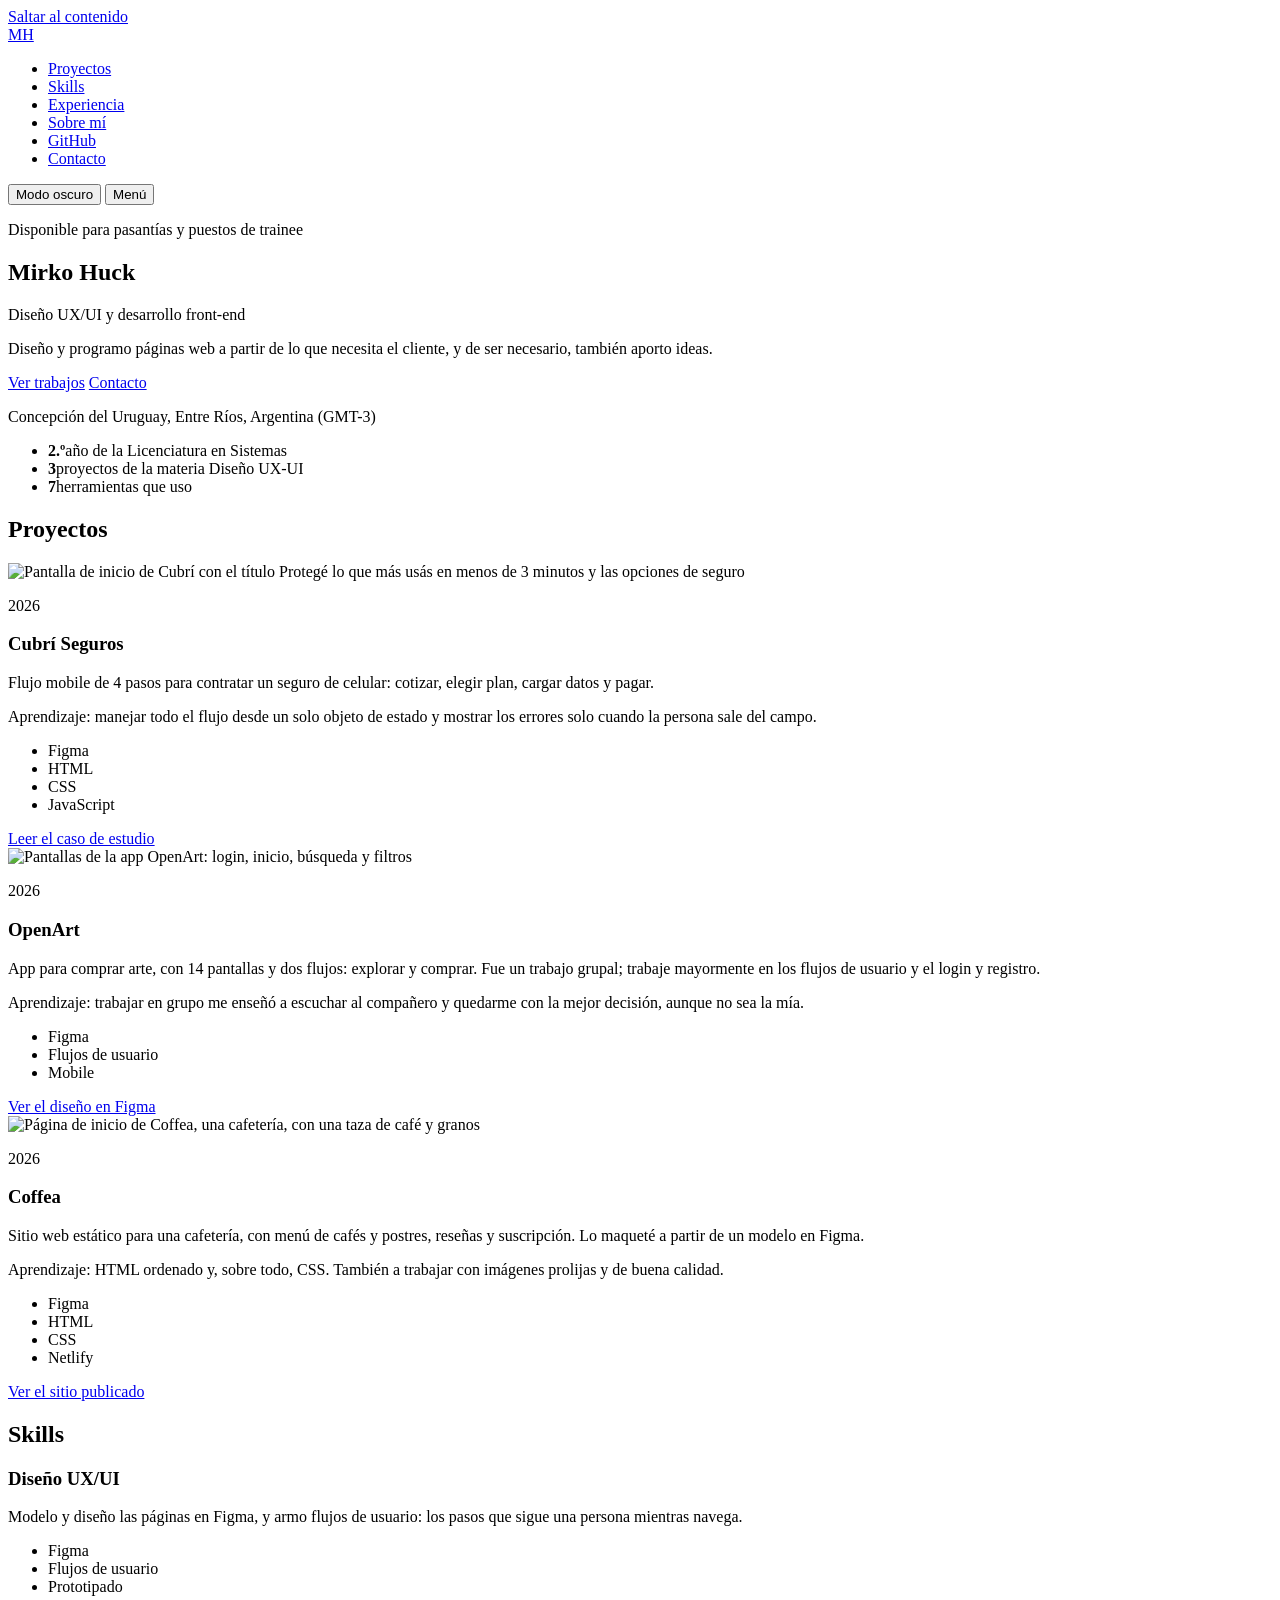
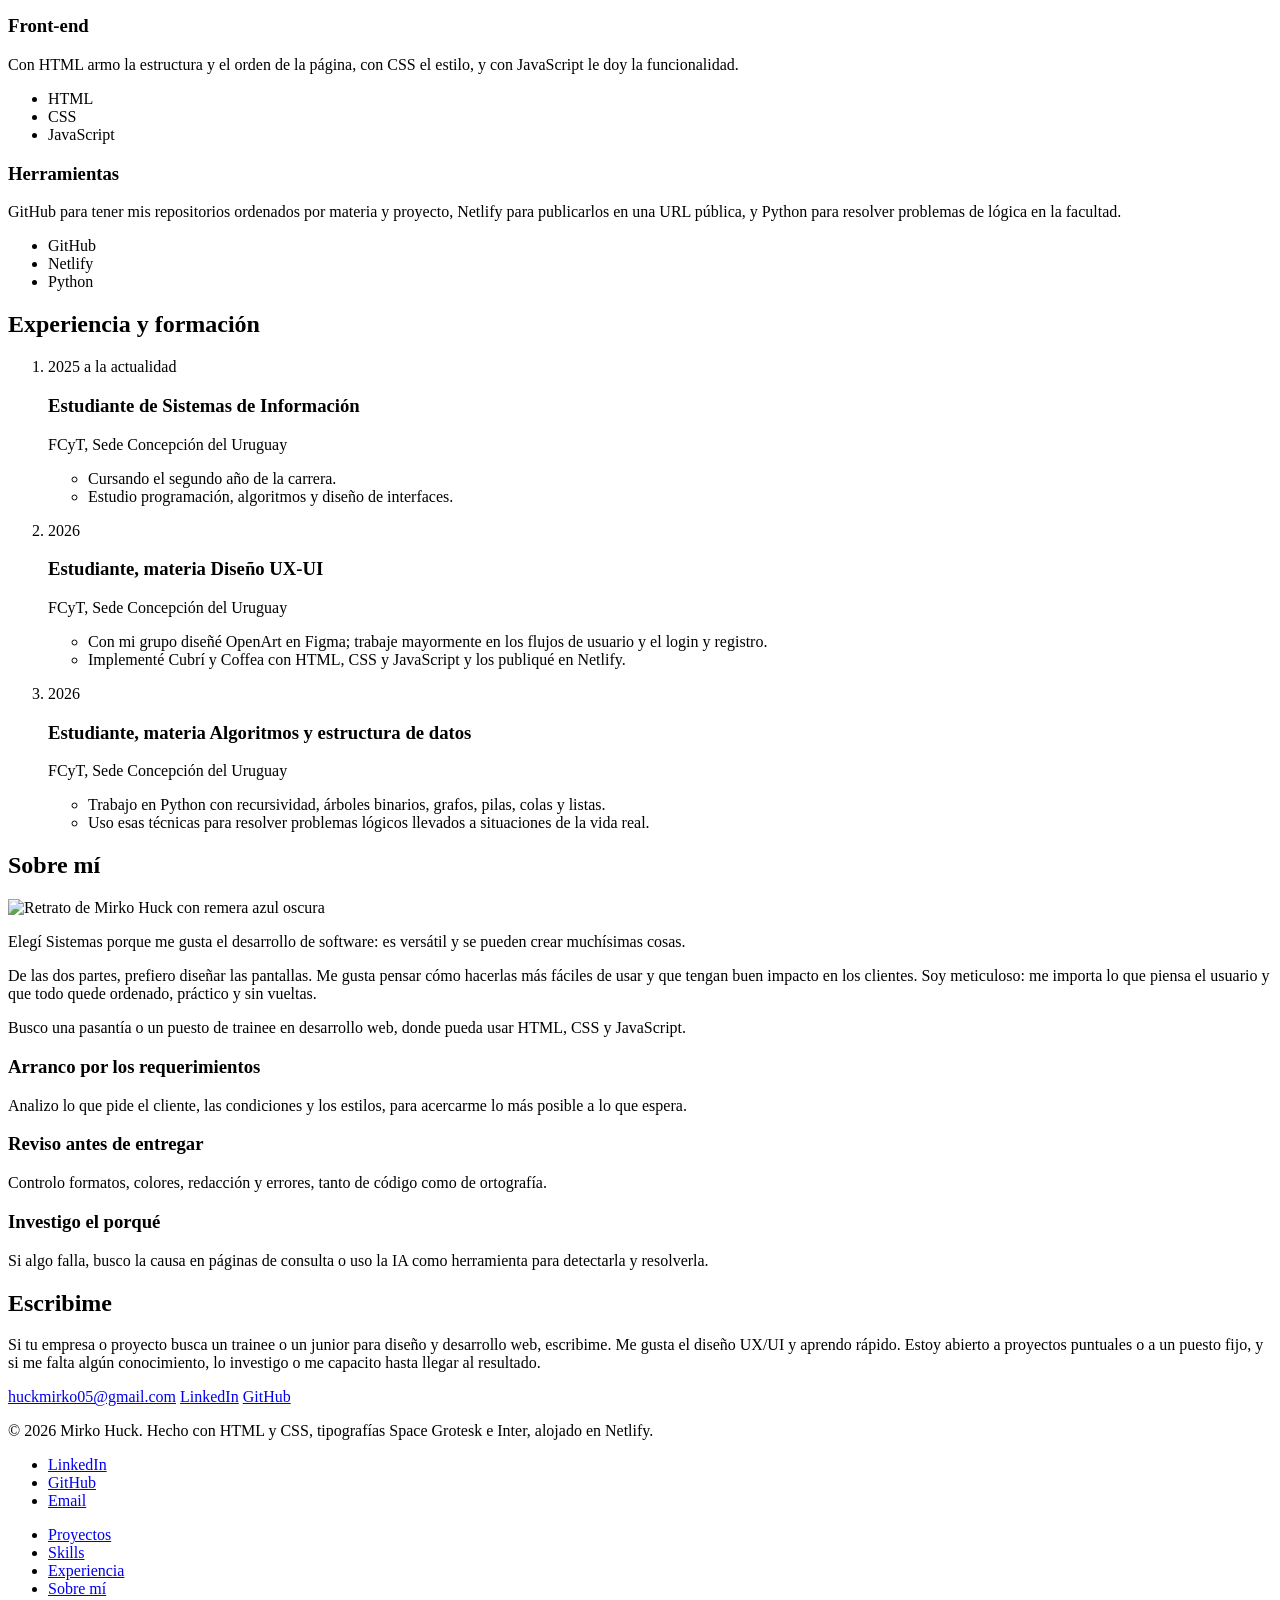
==== index.html @ 62191319 "Agrega estructura semántica de la página principal" ====
<!DOCTYPE html>
<html lang="es">
<head>
  <meta charset="UTF-8">
  <meta name="viewport" content="width=device-width, initial-scale=1">
  <title>Mirko Huck | Diseño UX/UI y desarrollo front-end</title>
  <meta name="description" content="Portfolio de Mirko Huck, estudiante de Sistemas en Concepción del Uruguay. Diseño en Figma y desarrollo front-end con HTML, CSS y JavaScript.">
  <meta property="og:title" content="Mirko Huck | Diseño UX/UI y desarrollo front-end">
  <meta property="og:description" content="Diseño y desarrollo páginas web. Mirá mis proyectos y mi caso de estudio.">
  <meta property="og:type" content="website">
  <meta property="og:image" content="https://TU-NOMBRE-REAL.netlify.app/images/foto.webp">
  <meta property="og:url" content="https://TU-NOMBRE-REAL.netlify.app/">
  <meta name="theme-color" content="#F4F4F5">
  <link rel="icon" href="data:image/svg+xml,%3Csvg xmlns='http://www.w3.org/2000/svg' viewBox='0 0 32 32'%3E%3Crect width='32' height='32' rx='8' fill='%230F766E'/%3E%3Ctext x='16' y='22' font-size='16' font-family='sans-serif' font-weight='700' text-anchor='middle' fill='white'%3EMH%3C/text%3E%3C/svg%3E">
  <link rel="preconnect" href="https://fonts.googleapis.com">
  <link rel="preconnect" href="https://fonts.gstatic.com" crossorigin>
  <link href="https://fonts.googleapis.com/css2?family=Inter:wght@400;500;600&family=Space+Grotesk:wght@500;700&display=swap" rel="stylesheet">
  <link rel="stylesheet" href="styles.css">
  <script src="theme.js"></script>
</head>
<body>
  <a class="skip" href="#main">Saltar al contenido</a>

  <header class="site-header">
    <div class="container">
      <a class="logo" href="#inicio" aria-label="Mirko Huck, ir al inicio">MH</a>
      <nav class="nav" id="menu" aria-label="Principal">
        <ul>
          <li><a href="#projects">Proyectos</a></li>
          <li><a href="#skills">Skills</a></li>
          <li><a href="#experience">Experiencia</a></li>
          <li><a href="#about">Sobre mí</a></li>
          <li><a href="https://github.com/Mirko-AI18" target="_blank" rel="noopener noreferrer">GitHub</a></li>
          <li><a class="btn btn-primary" href="#contact">Contacto</a></li>
        </ul>
      </nav>
      <div class="header-actions">
        <button class="theme-toggle" aria-pressed="false">Modo oscuro</button>
        <button class="menu-toggle" aria-expanded="false" aria-controls="menu">Menú</button>
      </div>
    </div>
  </header>

  <main id="main">
    <section class="hero" id="inicio">
      <div class="container">
        <p class="badge">Disponible para pasantías y puestos de trainee</p>
        <h1>Mirko Huck</h1>
        <p class="role">Diseño UX/UI y desarrollo front-end</p>
        <p class="lead">Diseño y programo páginas web a partir de lo que necesita el cliente, y de ser necesario, también aporto ideas.</p>
        <div class="actions">
          <a class="btn btn-primary" href="#projects">Ver trabajos</a>
          <a class="btn btn-secondary" href="#contact">Contacto</a>
        </div>
        <p class="location">Concepción del Uruguay, Entre Ríos, Argentina (GMT-3)</p>
      </div>
    </section>

    <section class="alt" aria-label="Datos destacados">
      <div class="container">
        <ul class="metrics">
          <li><strong>2.º</strong>año de la Licenciatura en Sistemas</li>
          <li><strong>3</strong>proyectos de la materia Diseño UX-UI</li>
          <li><strong>7</strong>herramientas que uso</li>
        </ul>
      </div>
    </section>

    <section id="projects">
      <div class="container">
        <h2>Proyectos</h2>
        <div class="grid grid-3">
          <article class="card project">
            <img src="images/cubri.webp" alt="Pantalla de inicio de Cubrí con el título Protegé lo que más usás en menos de 3 minutos y las opciones de seguro" width="800" height="500" loading="lazy">
            <div class="body">
              <p class="year">2026</p>
              <h3>Cubrí Seguros</h3>
              <p>Flujo mobile de 4 pasos para contratar un seguro de celular: cotizar, elegir plan, cargar datos y pagar.</p>
              <p class="result">Aprendizaje: manejar todo el flujo desde un solo objeto de estado y mostrar los errores solo cuando la persona sale del campo.</p>
              <ul class="tags"><li>Figma</li><li>HTML</li><li>CSS</li><li>JavaScript</li></ul>
              <a class="link" href="caso-cubri.html">Leer el caso de estudio</a>
            </div>
          </article>
          <article class="card project">
            <img src="images/openart.webp" alt="Pantallas de la app OpenArt: login, inicio, búsqueda y filtros" width="800" height="500" loading="lazy">
            <div class="body">
              <p class="year">2026</p>
              <h3>OpenArt</h3>
              <p>App para comprar arte, con 14 pantallas y dos flujos: explorar y comprar. Fue un trabajo grupal; trabaje mayormente en los flujos de usuario y el login y registro.</p>
              <p class="result">Aprendizaje: trabajar en grupo me enseñó a escuchar al compañero y quedarme con la mejor decisión, aunque no sea la mía.</p>
              <ul class="tags"><li>Figma</li><li>Flujos de usuario</li><li>Mobile</li></ul>
              <a class="link" href="https://www.figma.com/design/ICCTOtfSgRfS7etLTUQbFG/prorotipardonft?node-id=0-1&amp;t=P1Rv1XJ8B97Lwtk8-1" target="_blank" rel="noopener noreferrer">Ver el diseño en Figma</a>
            </div>
          </article>
          <article class="card project">
            <img src="images/coffea.webp" alt="Página de inicio de Coffea, una cafetería, con una taza de café y granos" width="800" height="500" loading="lazy">
            <div class="body">
              <p class="year">2026</p>
              <h3>Coffea</h3>
              <p>Sitio web estático para una cafetería, con menú de cafés y postres, reseñas y suscripción. Lo maqueté a partir de un modelo en Figma.</p>
              <p class="result">Aprendizaje: HTML ordenado y, sobre todo, CSS. También a trabajar con imágenes prolijas y de buena calidad.</p>
              <ul class="tags"><li>Figma</li><li>HTML</li><li>CSS</li><li>Netlify</li></ul>
              <a class="link" href="https://curious-torrone-17f71f.netlify.app/" target="_blank" rel="noopener noreferrer">Ver el sitio publicado</a>
            </div>
          </article>
        </div>
      </div>
    </section>

    <section class="alt" id="skills">
      <div class="container">
        <h2>Skills</h2>
        <div class="grid grid-3">
          <article class="card">
            <h3>Diseño UX/UI</h3>
            <p>Modelo y diseño las páginas en Figma, y armo flujos de usuario: los pasos que sigue una persona mientras navega.</p>
            <ul class="tags"><li>Figma</li><li>Flujos de usuario</li><li>Prototipado</li></ul>
          </article>
          <article class="card">
            <h3>Front-end</h3>
            <p>Con HTML armo la estructura y el orden de la página, con CSS el estilo, y con JavaScript le doy la funcionalidad.</p>
            <ul class="tags"><li>HTML</li><li>CSS</li><li>JavaScript</li></ul>
          </article>
          <article class="card">
            <h3>Herramientas</h3>
            <p>GitHub para tener mis repositorios ordenados por materia y proyecto, Netlify para publicarlos en una URL pública, y Python para resolver problemas de lógica en la facultad.</p>
            <ul class="tags"><li>GitHub</li><li>Netlify</li><li>Python</li></ul>
          </article>
        </div>
      </div>
    </section>

    <section id="experience">
      <div class="container">
        <h2>Experiencia y formación</h2>
        <ol class="timeline">
          <li>
            <p class="period">2025 a la actualidad</p>
            <h3>Estudiante de Sistemas de Información</h3>
            <p class="muted">FCyT, Sede Concepción del Uruguay</p>
            <ul>
              <li>Cursando el segundo año de la carrera.</li>
              <li>Estudio programación, algoritmos y diseño de interfaces.</li>
            </ul>
          </li>
          <li>
            <p class="period">2026</p>
            <h3>Estudiante, materia Diseño UX-UI</h3>
            <p class="muted">FCyT, Sede Concepción del Uruguay</p>
            <ul>
              <li>Con mi grupo diseñé OpenArt en Figma; trabaje mayormente en los flujos de usuario y el login y registro.</li>
              <li>Implementé Cubrí y Coffea con HTML, CSS y JavaScript y los publiqué en Netlify.</li>
            </ul>
          </li>
          <li>
            <p class="period">2026</p>
            <h3>Estudiante, materia Algoritmos y estructura de datos</h3>
            <p class="muted">FCyT, Sede Concepción del Uruguay</p>
            <ul>
              <li>Trabajo en Python con recursividad, árboles binarios, grafos, pilas, colas y listas.</li>
              <li>Uso esas técnicas para resolver problemas lógicos llevados a situaciones de la vida real.</li>
            </ul>
          </li>
        </ol>
      </div>
    </section>

    <section class="alt" id="about">
      <div class="container">
        <h2>Sobre mí</h2>
        <div class="about">
          <img src="images/foto.webp" alt="Retrato de Mirko Huck con remera azul oscura" width="480" height="480" loading="lazy">
          <div>
            <p>Elegí Sistemas porque me gusta el desarrollo de software: es versátil y se pueden crear muchísimas cosas.</p>
            <p>De las dos partes, prefiero diseñar las pantallas. Me gusta pensar cómo hacerlas más fáciles de usar y que tengan buen impacto en los clientes. Soy meticuloso: me importa lo que piensa el usuario y que todo quede ordenado, práctico y sin vueltas.</p>
            <p>Busco una pasantía o un puesto de trainee en desarrollo web, donde pueda usar HTML, CSS y JavaScript.</p>
          </div>
        </div>
        <div class="grid grid-3">
          <article class="card"><h3>Arranco por los requerimientos</h3><p>Analizo lo que pide el cliente, las condiciones y los estilos, para acercarme lo más posible a lo que espera.</p></article>
          <article class="card"><h3>Reviso antes de entregar</h3><p>Controlo formatos, colores, redacción y errores, tanto de código como de ortografía.</p></article>
          <article class="card"><h3>Investigo el porqué</h3><p>Si algo falla, busco la causa en páginas de consulta o uso la IA como herramienta para detectarla y resolverla.</p></article>
        </div>
      </div>
    </section>

    <section id="contact">
      <div class="container">
        <div class="contact-box">
          <h2>Escribime</h2>
          <p>Si tu empresa o proyecto busca un trainee o un junior para diseño y desarrollo web, escribime. Me gusta el diseño UX/UI y aprendo rápido. Estoy abierto a proyectos puntuales o a un puesto fijo, y si me falta algún conocimiento, lo investigo o me capacito hasta llegar al resultado.</p>
          <div class="actions">
            <a class="btn btn-primary" href="mailto:huckmirko05@gmail.com">huckmirko05@gmail.com</a>
            <a class="btn btn-secondary" href="https://www.linkedin.com/in/mirko-huck-ab193836a" target="_blank" rel="noopener noreferrer">LinkedIn</a>
            <a class="btn btn-secondary" href="https://github.com/Mirko-AI18" target="_blank" rel="noopener noreferrer">GitHub</a>
          </div>
        </div>
      </div>
    </section>
  </main>

  <footer class="site-footer">
    <div class="container">
      <div>
        <p>© 2026 Mirko Huck. Hecho con HTML y CSS, tipografías Space Grotesk e Inter, alojado en Netlify.</p>
        <ul>
          <li><a href="https://www.linkedin.com/in/mirko-huck-ab193836a" target="_blank" rel="noopener noreferrer">LinkedIn</a></li>
          <li><a href="https://github.com/Mirko-AI18" target="_blank" rel="noopener noreferrer">GitHub</a></li>
          <li><a href="mailto:huckmirko05@gmail.com">Email</a></li>
        </ul>
      </div>
      <nav aria-label="Pie de página">
        <ul>
          <li><a href="#projects">Proyectos</a></li>
          <li><a href="#skills">Skills</a></li>
          <li><a href="#experience">Experiencia</a></li>
          <li><a href="#about">Sobre mí</a></li>
          <li><a href="#contact">Contacto</a></li>
        </ul>
      </nav>
    </div>
  </footer>

  <script>
    const toggle = document.querySelector('.menu-toggle');
    const menu = document.getElementById('menu');
    function setMenu(open) {
      menu.classList.toggle('open', open);
      toggle.setAttribute('aria-expanded', String(open));
    }
    toggle.addEventListener('click', () => setMenu(toggle.getAttribute('aria-expanded') !== 'true'));
    menu.addEventListener('click', e => { if (e.target.closest('a')) setMenu(false); });
    document.addEventListener('keydown', e => { if (e.key === 'Escape') { setMenu(false); toggle.focus(); } });
  </script>
</body>
</html>
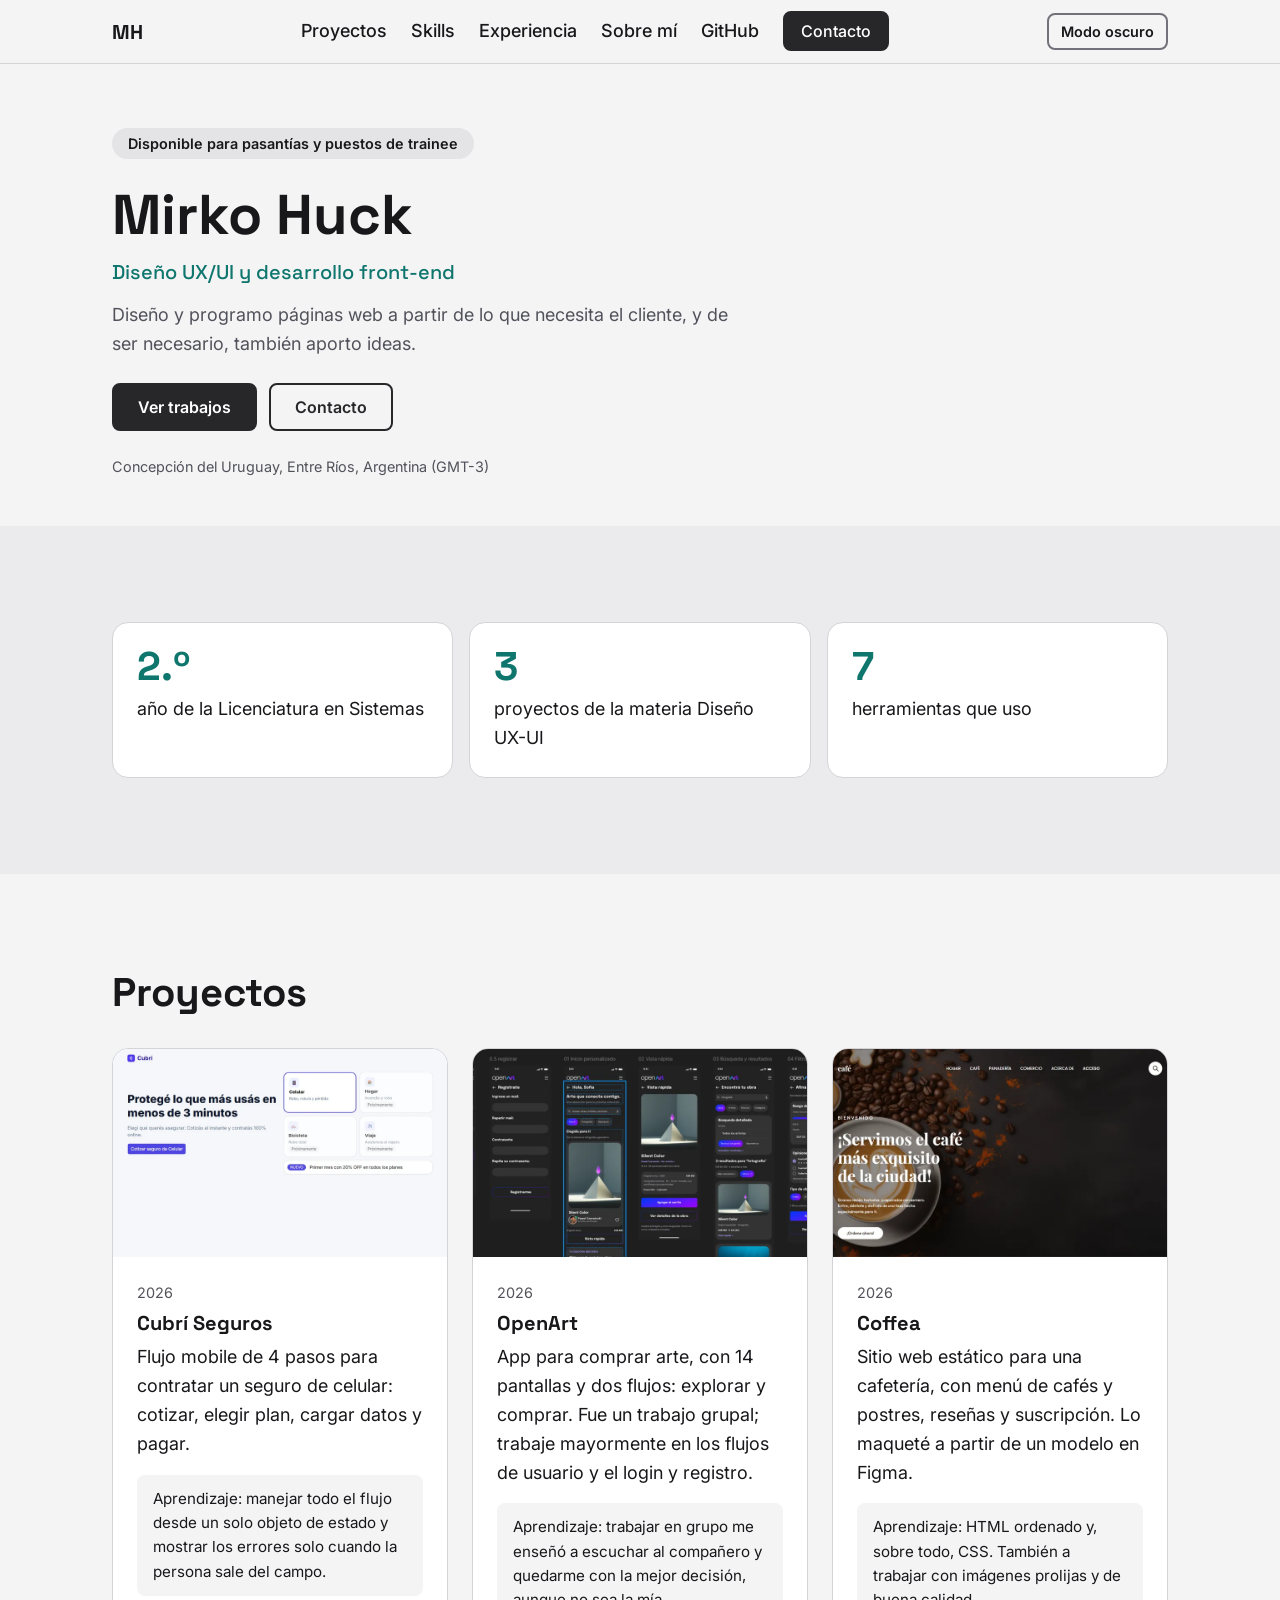
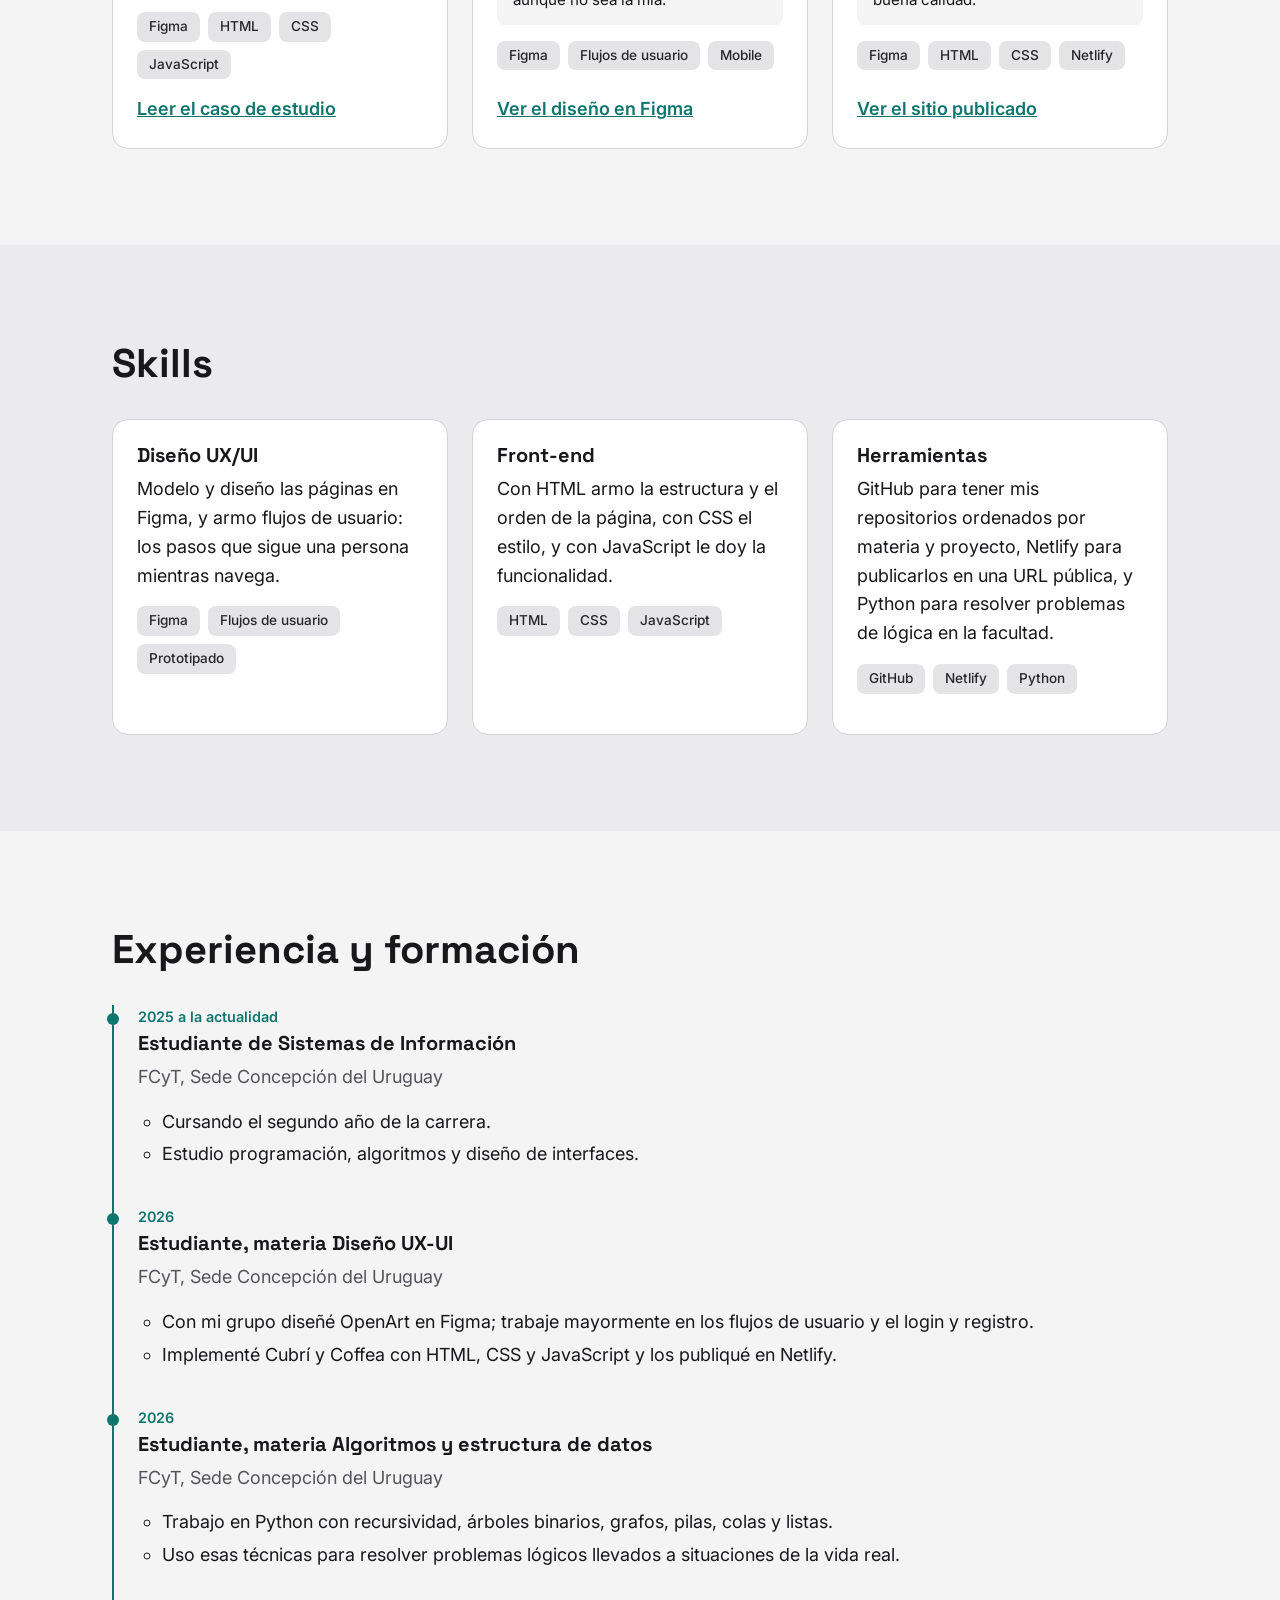
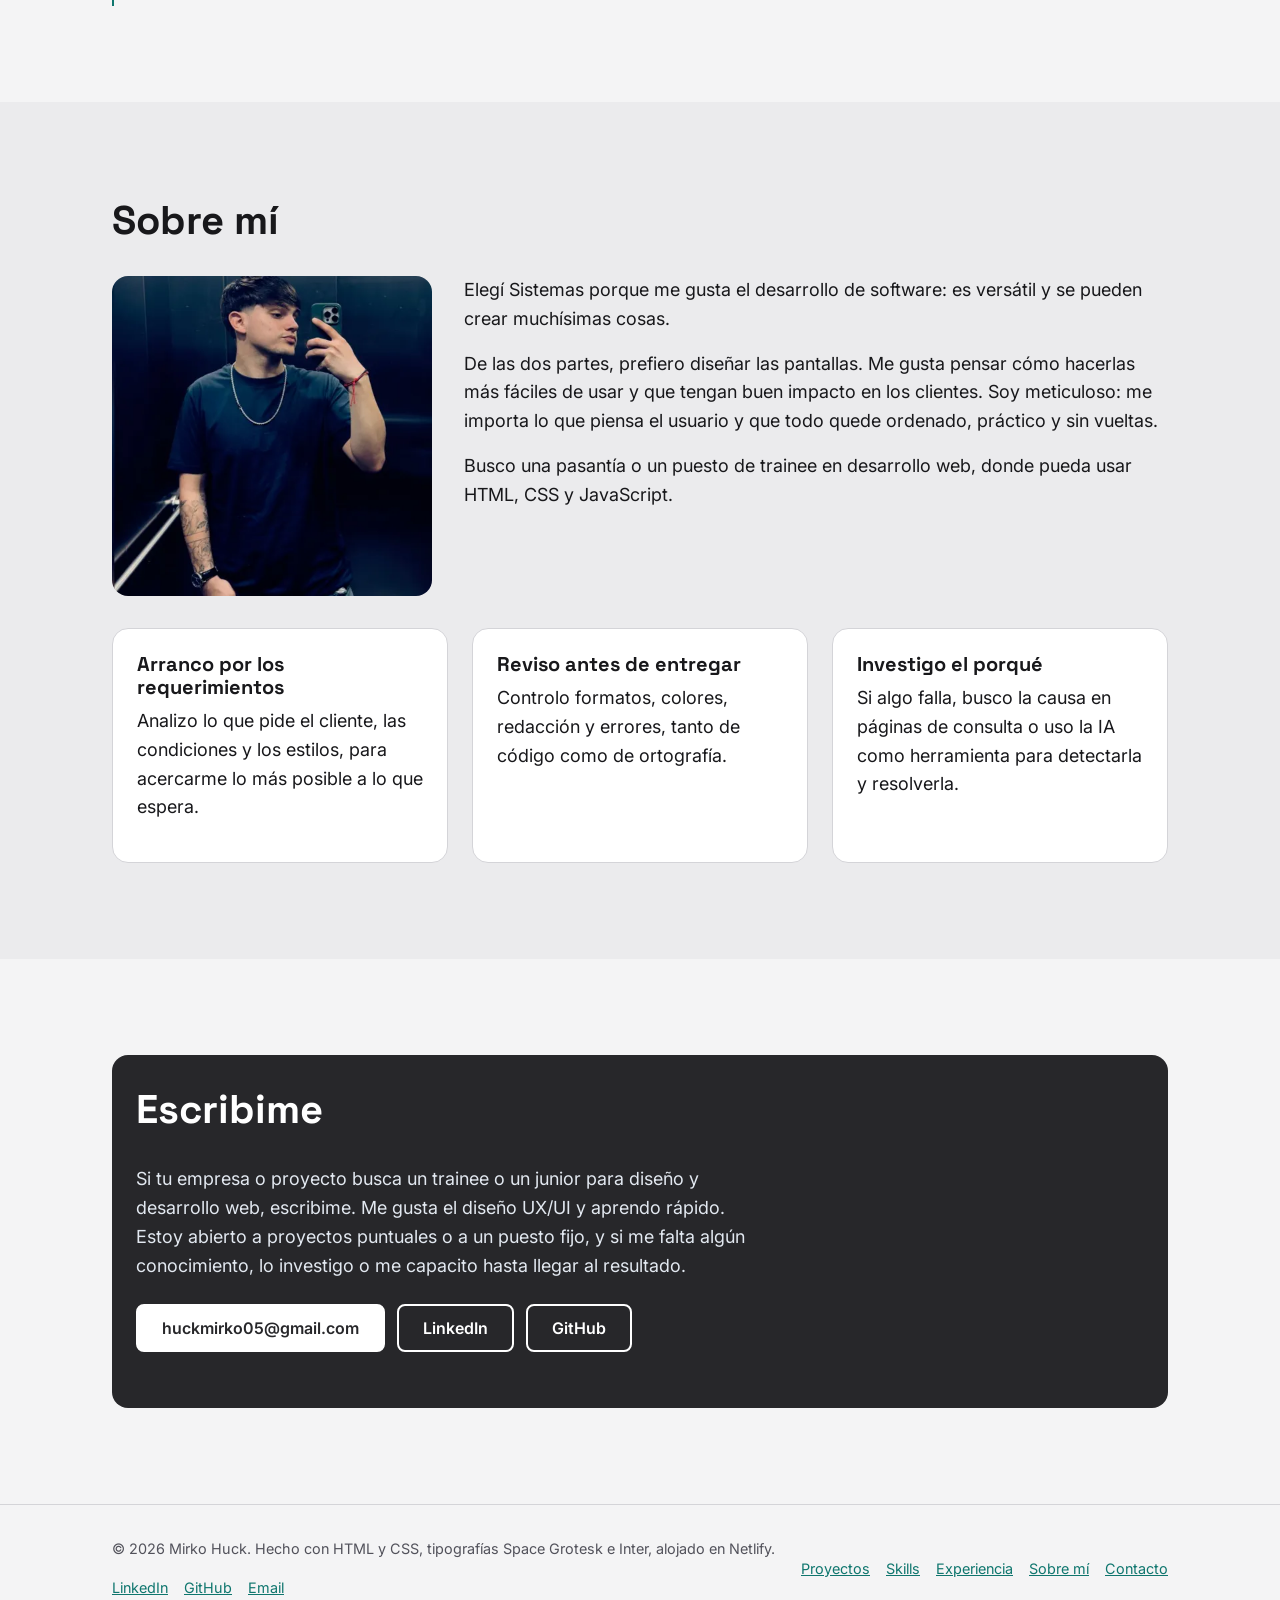
==== commit ace79723: "Actualizo el url del netlify publicado" ====
--- a/index.html
+++ b/index.html
@@ -9,7 +9,7 @@
   <meta property="og:description" content="Diseño y desarrollo páginas web. Mirá mis proyectos y mi caso de estudio.">
   <meta property="og:type" content="website">
   <meta property="og:image" content="https://TU-NOMBRE-REAL.netlify.app/images/foto.webp">
-  <meta property="og:url" content="https://TU-NOMBRE-REAL.netlify.app/">
+  <meta property="og:url" content="https://portfoliomirkohuck.netlify.app">
   <meta name="theme-color" content="#F4F4F5">
   <link rel="icon" href="data:image/svg+xml,%3Csvg xmlns='http://www.w3.org/2000/svg' viewBox='0 0 32 32'%3E%3Crect width='32' height='32' rx='8' fill='%230F766E'/%3E%3Ctext x='16' y='22' font-size='16' font-family='sans-serif' font-weight='700' text-anchor='middle' fill='white'%3EMH%3C/text%3E%3C/svg%3E">
   <link rel="preconnect" href="https://fonts.googleapis.com">
--- a/styles.css
+++ b/styles.css
@@ -0,0 +1,173 @@
+:root {
+  --color-primary: #0F766E;
+  --color-primary-hover: #115E59;
+  --color-primary-active: #134E4A;
+  --color-ink: #27272A;
+  --color-ink-hover: #3F3F46;
+  --color-ink-active: #09090B;
+  --color-tint: #E4E4E7;
+  --color-text: #18181B;
+  --color-text-muted: #52525B;
+  --color-bg: #F4F4F5;
+  --color-surface: #EBEBED;
+  --color-card: #FFFFFF;
+  --color-border: #D4D4D8;
+  --color-control-border: #71717A;
+  --color-on-ink: #FFFFFF;
+  --color-header-bg: rgba(244,244,245,.96);
+  --contact-bg: #27272A;
+  --font-display: "Space Grotesk", system-ui, sans-serif;
+  --font-body: "Inter", system-ui, sans-serif;
+  --space-1: 4px; --space-2: 8px; --space-3: 12px; --space-4: 16px;
+  --space-6: 24px; --space-8: 32px; --space-12: 48px; --space-16: 64px; --space-24: 96px;
+  --radius-sm: 8px; --radius-lg: 16px; --radius-full: 999px;
+  --header-h: 64px;
+}
+*, *::before, *::after { box-sizing: border-box; }
+html { scroll-behavior: smooth; scroll-padding-top: var(--header-h); }
+body { margin: 0; font-family: var(--font-body); font-size: 1rem; line-height: 1.6; color: var(--color-text); background: var(--color-bg); }
+img { max-width: 100%; height: auto; display: block; }
+h1, h2, h3 { font-family: var(--font-display); line-height: 1.15; margin: 0; }
+h1 { font-size: 2.25rem; }
+h2 { font-size: 1.75rem; margin-bottom: var(--space-8); }
+h3 { font-size: 1.25rem; margin-bottom: var(--space-2); }
+p { margin: 0 0 var(--space-4); }
+a { color: var(--color-primary); }
+a:hover { color: var(--color-primary-hover); }
+a:active { color: var(--color-primary-active); }
+:focus-visible { outline: 3px solid var(--color-primary); outline-offset: 3px; border-radius: var(--radius-sm); }
+.container { width: 100%; max-width: 1120px; margin-inline: auto; padding-inline: var(--space-4); }
+section { padding-block: var(--space-16); scroll-margin-top: var(--header-h); }
+.alt { background: var(--color-surface); }
+.muted { color: var(--color-text-muted); }
+
+.skip { position: absolute; left: var(--space-4); top: -100px; background: var(--color-ink); color: var(--color-on-ink); padding: var(--space-2) var(--space-4); border-radius: var(--radius-sm); z-index: 100; }
+.skip:focus { top: var(--space-2); }
+
+/* Botones */
+.btn { display: inline-block; font: 600 1rem var(--font-body); padding: var(--space-3) var(--space-6); border-radius: var(--radius-sm); border: 2px solid var(--color-ink); text-decoration: none; cursor: pointer; transition: background .2s, color .2s, transform .1s; }
+.btn-primary { background: var(--color-ink); color: var(--color-on-ink); }
+.btn-primary:hover { background: var(--color-ink-hover); border-color: var(--color-ink-hover); color: var(--color-on-ink); }
+.btn-primary:active { background: var(--color-ink-active); border-color: var(--color-ink-active); transform: scale(.98); }
+.btn-secondary { background: transparent; color: var(--color-ink); }
+.btn-secondary:hover { background: var(--color-tint); color: var(--color-text); }
+.btn-secondary:active { background: var(--color-border); transform: scale(.98); }
+
+/* Header */
+.site-header { position: sticky; top: 0; z-index: 50; height: var(--header-h); background: var(--color-header-bg); border-bottom: 1px solid var(--color-border); }
+.site-header .container { display: flex; align-items: center; justify-content: space-between; height: 100%; }
+.logo { font: 700 1.25rem var(--font-display); color: var(--color-text); text-decoration: none; }
+.menu-toggle, .theme-toggle { background: none; border: 2px solid var(--color-control-border); border-radius: var(--radius-sm); padding: var(--space-2) var(--space-3); font: 600 .9rem var(--font-body); color: var(--color-text); cursor: pointer; }
+.menu-toggle:hover, .theme-toggle:hover { background: var(--color-surface); }
+.menu-toggle:active, .theme-toggle:active { background: var(--color-border); }
+.header-actions { display: flex; align-items: center; gap: var(--space-2); }
+.menu-toggle, .theme-toggle { white-space: nowrap; }
+.header-actions .btn { white-space: nowrap; padding: var(--space-2) var(--space-3); font-size: .9rem; }
+.nav { display: none; position: absolute; top: var(--header-h); left: 0; right: 0; background: var(--color-bg); border-bottom: 1px solid var(--color-border); padding: var(--space-4); }
+.nav.open { display: block; }
+.nav ul { list-style: none; margin: 0; padding: 0; display: flex; flex-direction: column; gap: var(--space-2); }
+.nav a { display: block; padding: var(--space-2) 0; color: var(--color-text); text-decoration: none; font-weight: 500; }
+.nav a:hover { color: var(--color-primary); }
+.nav .btn { color: var(--color-on-ink); margin-top: var(--space-2); text-align: center; }
+
+/* Hero */
+.hero { padding-block: var(--space-16) var(--space-12); }
+.badge { display: inline-block; background: var(--color-tint); color: var(--color-text); font-weight: 600; font-size: .9rem; padding: var(--space-1) var(--space-4); border-radius: var(--radius-full); margin-bottom: var(--space-6); }
+.hero .role { font: 500 1.25rem var(--font-display); color: var(--color-primary); margin: var(--space-3) 0 var(--space-4); }
+.hero .lead { max-width: 56ch; font-size: 1.125rem; color: var(--color-text-muted); }
+.actions { display: flex; flex-wrap: wrap; gap: var(--space-3); margin: var(--space-6) 0; }
+.location { font-size: .9rem; color: var(--color-text-muted); margin: 0; }
+
+/* Métricas */
+.metrics { list-style: none; margin: 0; padding: 0; display: grid; gap: var(--space-4); grid-template-columns: 1fr; }
+.metrics li { background: var(--color-card); border: 1px solid var(--color-border); border-radius: var(--radius-lg); padding: var(--space-6); }
+.metrics strong { display: block; font: 700 2.5rem/1 var(--font-display); color: var(--color-primary); margin-bottom: var(--space-2); }
+
+/* Grillas y tarjetas */
+.grid { display: grid; gap: var(--space-6); grid-template-columns: 1fr; }
+.card { background: var(--color-card); border: 1px solid var(--color-border); border-radius: var(--radius-lg); padding: var(--space-6); }
+.project { padding: 0; overflow: hidden; display: flex; flex-direction: column; transition: transform .2s, border-color .2s; }
+.project:hover, .project:focus-within { transform: translateY(-4px); border-color: var(--color-primary); }
+.project img { width: 100%; aspect-ratio: 16 / 10; object-fit: cover; background: var(--color-surface); }
+.project .body { padding: var(--space-6); display: flex; flex-direction: column; flex: 1; }
+.project .year { font-size: .9rem; color: var(--color-text-muted); margin-bottom: var(--space-2); }
+.project .result { background: var(--color-bg); color: var(--color-text); border-radius: var(--radius-sm); padding: var(--space-3) var(--space-4); font-size: .95rem; }
+.project .link { margin-top: auto; font-weight: 600; }
+.project .link::after { content: ""; position: absolute; inset: 0; }
+.project { position: relative; }
+.tags { list-style: none; margin: 0 0 var(--space-4); padding: 0; display: flex; flex-wrap: wrap; gap: var(--space-2); }
+.tags li { background: var(--color-tint); color: var(--color-ink); font-size: .85rem; font-weight: 500; padding: var(--space-1) var(--space-3); border-radius: var(--radius-sm); }
+
+/* Timeline */
+.timeline { list-style: none; margin: 0; padding: 0 0 0 var(--space-6); border-left: 2px solid var(--color-primary); }
+.timeline > li { position: relative; padding-bottom: var(--space-8); }
+.timeline > li::before { content: ""; position: absolute; left: calc(-1 * var(--space-6) - 7px); top: 8px; width: 12px; height: 12px; border-radius: 50%; background: var(--color-primary); }
+.timeline .period { font-size: .9rem; font-weight: 600; color: var(--color-primary); margin-bottom: var(--space-1); }
+.timeline ul { margin: var(--space-2) 0 0; padding-left: var(--space-6); }
+.timeline ul li { padding: 0 0 var(--space-1); }
+.about + .grid { margin-top: var(--space-8); }
+
+/* Sobre mí y contacto */
+.about { display: grid; gap: var(--space-8); grid-template-columns: 1fr; align-items: start; }
+.about img { border-radius: var(--radius-lg); width: 100%; max-width: 320px; }
+.contact-box { background: var(--contact-bg); color: #fff; border-radius: var(--radius-lg); padding: var(--space-8) var(--space-6); }
+.contact-box p { color: #E2E8F0; max-width: 56ch; }
+.contact-box .btn-primary { background: #fff; color: var(--contact-bg); border-color: #fff; }
+.contact-box .btn-primary:hover { background: var(--color-tint); border-color: var(--color-tint); color: var(--contact-bg); }
+.contact-box .btn-secondary { color: #fff; border-color: #fff; }
+.contact-box .btn-secondary:hover { background: #fff; color: var(--contact-bg); }
+.contact-box :focus-visible { outline-color: #fff; }
+
+/* Footer */
+.site-footer { border-top: 1px solid var(--color-border); padding-block: var(--space-8); font-size: .9rem; color: var(--color-text-muted); }
+.site-footer .container { display: grid; gap: var(--space-4); }
+.site-footer ul { list-style: none; margin: 0; padding: 0; display: flex; flex-wrap: wrap; gap: var(--space-4); }
+
+/* Caso de estudio */
+.case { max-width: 70ch; }
+.case h1 { margin: var(--space-2) 0 var(--space-4); }
+.case h2 { margin-top: var(--space-12); font-size: 1.5rem; }
+
+@media (min-width: 768px) {
+  h1 { font-size: 3.5rem; }
+  h2 { font-size: 2.5rem; }
+  .container { padding-inline: var(--space-8); }
+  .menu-toggle { display: none; }
+.nav { display: block; position: static; border: 0; padding: 0; background: none; }
+  .nav ul { flex-direction: row; align-items: center; gap: var(--space-6); }
+  .nav .btn { margin: 0; padding: var(--space-2) var(--space-4); }
+  .metrics { grid-template-columns: repeat(3, 1fr); }
+  .grid-2 { grid-template-columns: repeat(2, 1fr); }
+  .grid-3 { grid-template-columns: repeat(3, 1fr); }
+  .about { grid-template-columns: 320px 1fr; }
+  .site-footer .container { grid-template-columns: 1fr auto; align-items: center; }
+  body { font-size: 1.125rem; }
+}
+@media (min-width: 1280px) {
+  section { padding-block: var(--space-24); }
+}
+@media (prefers-reduced-motion: reduce) {
+  html { scroll-behavior: auto; }
+  *, *::before, *::after { transition: none !important; animation: none !important; }
+}
+
+/* Tema oscuro (se activa con el botón o según la preferencia del sistema) */
+:root[data-theme="dark"] {
+  color-scheme: dark;
+  --color-primary: #2DD4BF;
+  --color-primary-hover: #5EEAD4;
+  --color-primary-active: #99F6E4;
+  --color-ink: #F4F4F5;
+  --color-ink-hover: #E4E4E7;
+  --color-ink-active: #D4D4D8;
+  --color-on-ink: #18181B;
+  --color-tint: #3F3F46;
+  --color-text: #F4F4F5;
+  --color-text-muted: #A1A1AA;
+  --color-bg: #18181B;
+  --color-surface: #1F1F23;
+  --color-card: #27272A;
+  --color-border: #3F3F46;
+  --color-control-border: #A1A1AA;
+  --color-header-bg: rgba(24,24,27,.96);
+}
